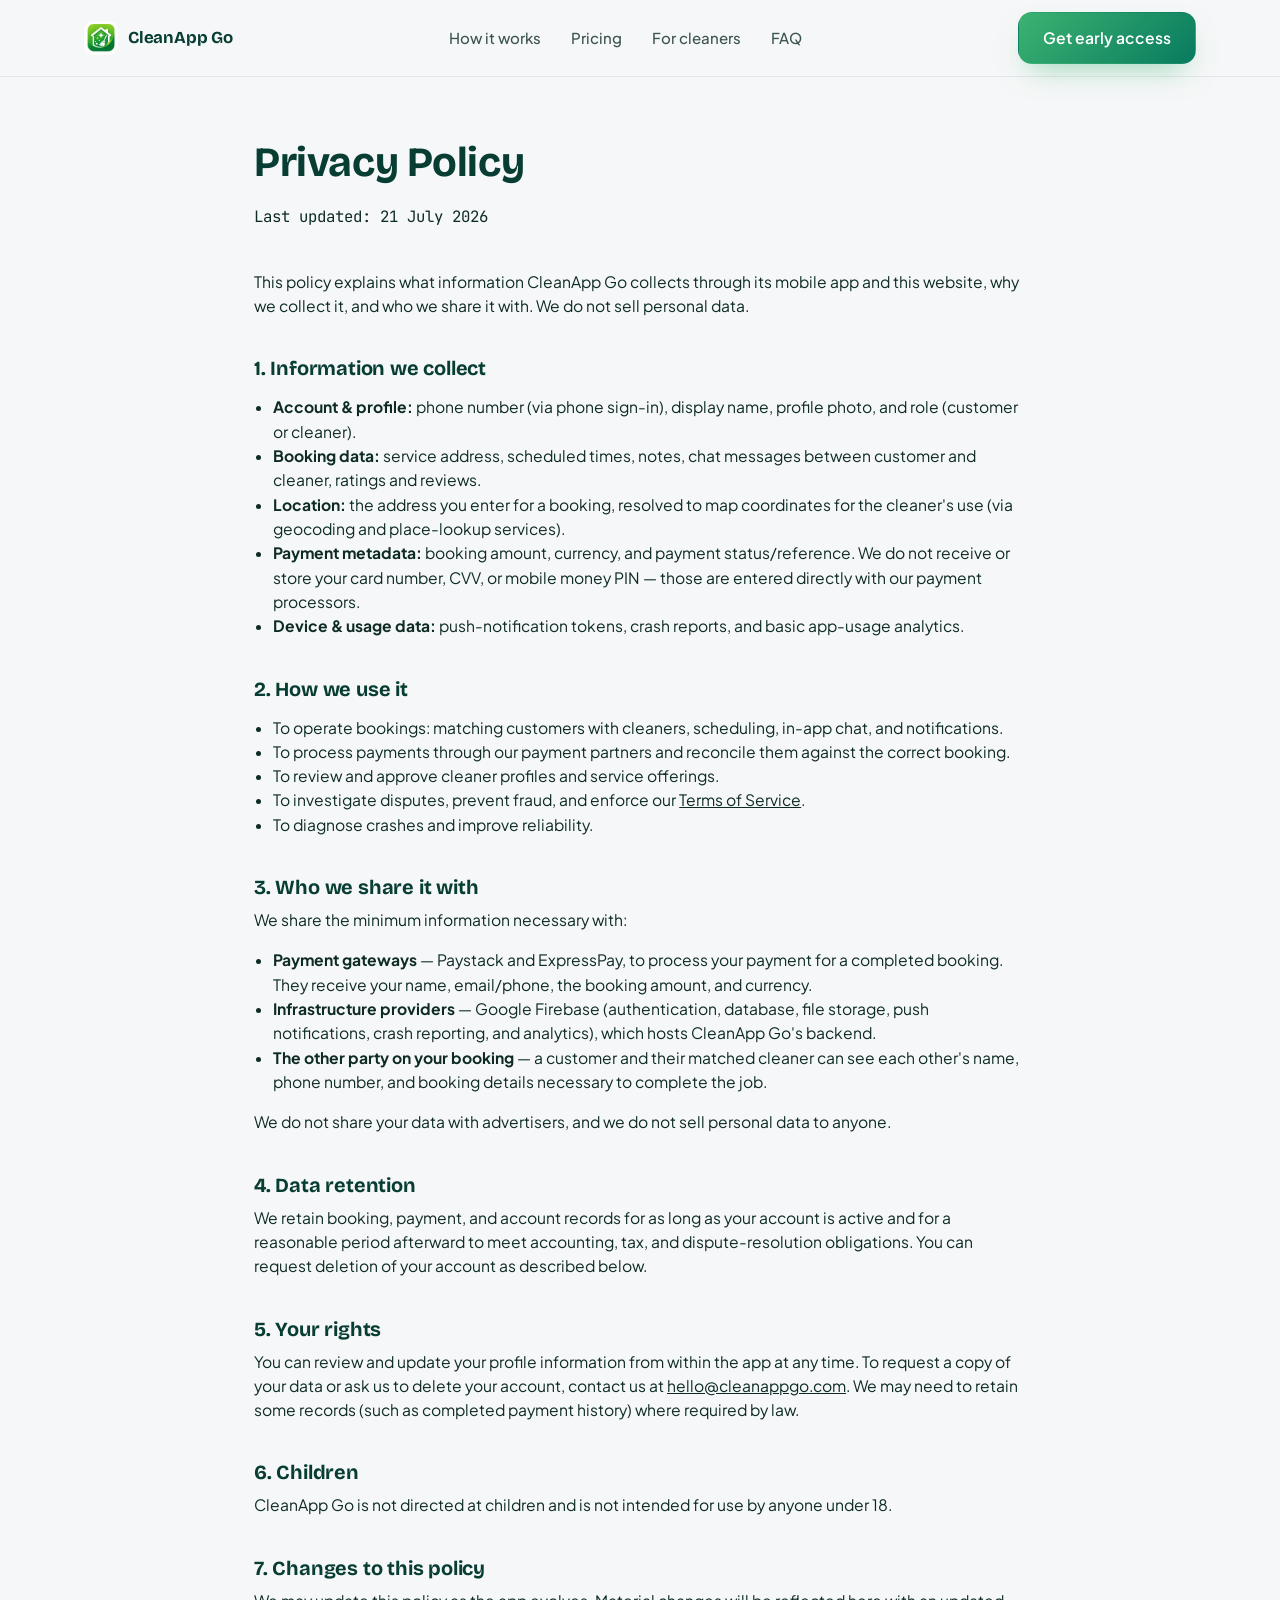
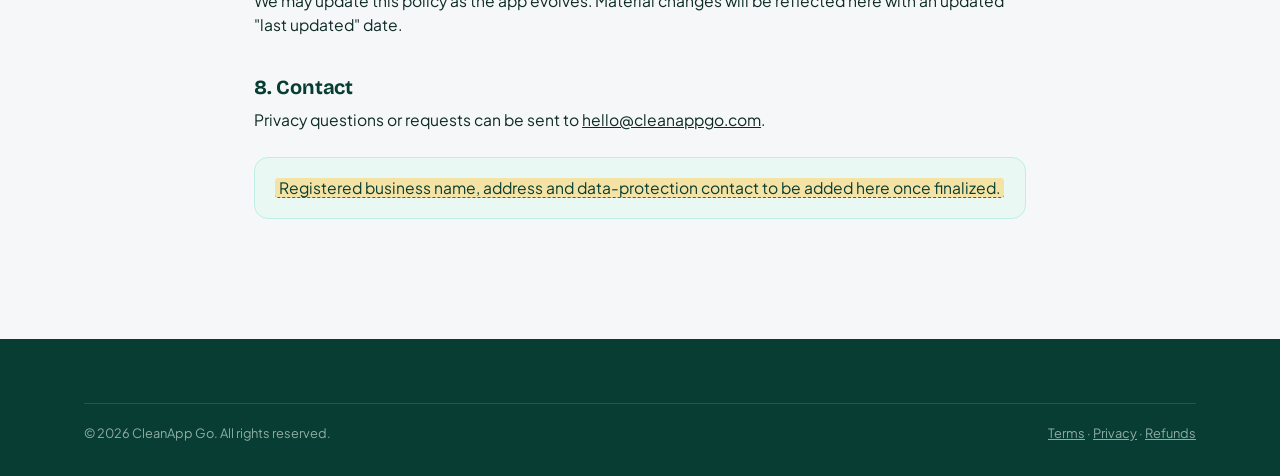
==== privacy.html @ 1f4bb3fb "first commit" ====
<!doctype html>
<html lang="en">
<head>
<meta charset="utf-8" />
<meta name="viewport" content="width=device-width, initial-scale=1" />
<title>Privacy Policy — CleanApp Go</title>
<meta name="description" content="How CleanApp Go collects, uses, and protects your data across the app and website." />
<link rel="icon" type="image/x-icon" href="/icons/favicon.ico" />
<link rel="icon" type="image/png" sizes="32x32" href="/icons/favicon-32x32.png" />
<link rel="apple-touch-icon" sizes="180x180" href="/icons/apple-touch-icon.png" />
<meta name="theme-color" content="#073D32" />
<link rel="preconnect" href="https://fonts.googleapis.com" />
<link rel="preconnect" href="https://fonts.gstatic.com" crossorigin />
<link href="https://fonts.googleapis.com/css2?family=Bricolage+Grotesque:opsz,wght@12..96,400..800&family=Plus+Jakarta+Sans:wght@400;500;600;700;800&family=JetBrains+Mono:wght@500;600&display=swap" rel="stylesheet" />
<link rel="stylesheet" href="/css/style.css" />
</head>
<body>

<header class="site-nav">
  <div class="wrap">
    <a class="brand" href="/">
      <img src="/icons/android-chrome-192x192.png" alt="" width="34" height="34" />
      <span class="brand-word">CleanApp Go</span>
    </a>
    <nav aria-label="Primary">
      <ul class="nav-links">
        <li><a href="/#how-it-works">How it works</a></li>
        <li><a href="/#pricing">Pricing</a></li>
        <li><a href="/#for-cleaners">For cleaners</a></li>
        <li><a href="/#faq">FAQ</a></li>
      </ul>
    </nav>
    <div class="nav-actions">
      <a class="btn btn-primary" href="/#contact">Get early access</a>
      <button class="nav-toggle" aria-label="Toggle menu" aria-expanded="false"><span></span></button>
    </div>
  </div>
</header>

<main class="legal-page">
  <div class="wrap">
    <h1>Privacy Policy</h1>
    <p class="legal-updated">Last updated: 21 July 2026</p>

    <p>
      This policy explains what information CleanApp Go collects through its mobile app and this
      website, why we collect it, and who we share it with. We do not sell personal data.
    </p>

    <h2>1. Information we collect</h2>
    <ul>
      <li><strong>Account &amp; profile:</strong> phone number (via phone sign-in), display name, profile photo, and role (customer or cleaner).</li>
      <li><strong>Booking data:</strong> service address, scheduled times, notes, chat messages between customer and cleaner, ratings and reviews.</li>
      <li><strong>Location:</strong> the address you enter for a booking, resolved to map coordinates for the cleaner's use (via geocoding and place-lookup services).</li>
      <li><strong>Payment metadata:</strong> booking amount, currency, and payment status/reference. We do not receive or store your card number, CVV, or mobile money PIN — those are entered directly with our payment processors.</li>
      <li><strong>Device &amp; usage data:</strong> push-notification tokens, crash reports, and basic app-usage analytics.</li>
    </ul>

    <h2>2. How we use it</h2>
    <ul>
      <li>To operate bookings: matching customers with cleaners, scheduling, in-app chat, and notifications.</li>
      <li>To process payments through our payment partners and reconcile them against the correct booking.</li>
      <li>To review and approve cleaner profiles and service offerings.</li>
      <li>To investigate disputes, prevent fraud, and enforce our <a href="/terms.html">Terms of Service</a>.</li>
      <li>To diagnose crashes and improve reliability.</li>
    </ul>

    <h2>3. Who we share it with</h2>
    <p>We share the minimum information necessary with:</p>
    <ul>
      <li><strong>Payment gateways</strong> — Paystack and ExpressPay, to process your payment for a completed booking. They receive your name, email/phone, the booking amount, and currency.</li>
      <li><strong>Infrastructure providers</strong> — Google Firebase (authentication, database, file storage, push notifications, crash reporting, and analytics), which hosts CleanApp Go's backend.</li>
      <li><strong>The other party on your booking</strong> — a customer and their matched cleaner can see each other's name, phone number, and booking details necessary to complete the job.</li>
    </ul>
    <p>We do not share your data with advertisers, and we do not sell personal data to anyone.</p>

    <h2>4. Data retention</h2>
    <p>
      We retain booking, payment, and account records for as long as your account is active and
      for a reasonable period afterward to meet accounting, tax, and dispute-resolution
      obligations. You can request deletion of your account as described below.
    </p>

    <h2>5. Your rights</h2>
    <p>
      You can review and update your profile information from within the app at any time. To
      request a copy of your data or ask us to delete your account, contact us at
      <a href="mailto:hello@cleanappgo.com">hello@cleanappgo.com</a>. We may need to retain some
      records (such as completed payment history) where required by law.
    </p>

    <h2>6. Children</h2>
    <p>CleanApp Go is not directed at children and is not intended for use by anyone under 18.</p>

    <h2>7. Changes to this policy</h2>
    <p>
      We may update this policy as the app evolves. Material changes will be reflected here with
      an updated "last updated" date.
    </p>

    <h2>8. Contact</h2>
    <p>
      Privacy questions or requests can be sent to
      <a href="mailto:hello@cleanappgo.com">hello@cleanappgo.com</a>.
    </p>
    <p class="callout">
      <span class="placeholder">Registered business name, address and data-protection contact to
      be added here once finalized.</span>
    </p>
  </div>
</main>

<footer class="site-footer">
  <div class="wrap">
    <div class="footer-bottom" style="border-top:1px solid rgba(255,255,255,.12);padding-top:20px">
      <span>© <span id="year">2026</span> CleanApp Go. All rights reserved.</span>
      <span><a href="/terms.html" style="color:inherit">Terms</a> · <a href="/privacy.html" style="color:inherit">Privacy</a> · <a href="/refund-policy.html" style="color:inherit">Refunds</a></span>
    </div>
  </div>
</footer>

<script src="/js/main.js"></script>
</body>
</html>
---- css/style.css ----
/* ==========================================================================
   CleanApp Go — marketing site
   Tokens derived from the shipped app (lib/core/theme/app_theme.dart,
   lib/core/widgets/cleanapp_go_logo.dart, lib/app/router.dart splash bg).
   ========================================================================== */

:root {
  --forest-950: #073d32;
  --forest-900: #0d2b24;
  --brand-500: #3cb371;
  --brand-600: #219a63;
  --teal-700: #087a5f;
  --sage-500: #54736a;
  --mist-50: #f6f7f8;
  --white: #ffffff;
  --mint-100: #eaf8f3;
  --mint-200: #beefe2;
  --gold-400: #ffd166;
  --line: #e5e7eb;

  --font-display: "Bricolage Grotesque", "Segoe UI", system-ui, sans-serif;
  --font-body: "Plus Jakarta Sans", "Segoe UI", system-ui, sans-serif;
  --font-mono: "JetBrains Mono", ui-monospace, "Cascadia Code", monospace;

  --radius-lg: 20px;
  --radius-md: 14px;
  --radius-sm: 10px;

  --shadow-card: 0 1px 2px rgba(7, 61, 50, 0.06), 0 12px 32px -16px rgba(7, 61, 50, 0.22);
  --shadow-lift: 0 24px 60px -24px rgba(7, 61, 50, 0.35);

  --container: 1160px;
}

* {
  box-sizing: border-box;
}

html {
  scroll-behavior: smooth;
}

@media (prefers-reduced-motion: reduce) {
  html {
    scroll-behavior: auto;
  }
  * {
    animation-duration: 0.001ms !important;
    animation-iteration-count: 1 !important;
    transition-duration: 0.001ms !important;
    scroll-behavior: auto !important;
  }
}

body {
  margin: 0;
  font-family: var(--font-body);
  color: var(--forest-900);
  background: var(--mist-50);
  line-height: 1.55;
  -webkit-font-smoothing: antialiased;
  overflow-x: hidden;
}

img {
  max-width: 100%;
  display: block;
}

a {
  color: inherit;
}

:focus-visible {
  outline: 3px solid var(--gold-400);
  outline-offset: 2px;
  border-radius: 4px;
}

h1, h2, h3 {
  font-family: var(--font-display);
  font-weight: 700;
  line-height: 1.05;
  letter-spacing: -0.01em;
  margin: 0 0 0.5em;
}

p {
  margin: 0 0 1em;
}

.wrap {
  width: 100%;
  max-width: var(--container);
  margin: 0 auto;
  padding: 0 24px;
}

.muted {
  color: var(--sage-500);
}

.eyebrow {
  display: inline-flex;
  align-items: center;
  gap: 8px;
  font-family: var(--font-mono);
  font-size: 0.78rem;
  letter-spacing: 0.06em;
  text-transform: uppercase;
  color: var(--teal-700);
  margin-bottom: 14px;
}

.eyebrow::before {
  content: "";
  width: 18px;
  height: 2px;
  background: var(--gold-400);
  display: inline-block;
}

/* ---------- buttons ---------- */

.btn {
  display: inline-flex;
  align-items: center;
  justify-content: center;
  gap: 8px;
  padding: 13px 24px;
  border-radius: var(--radius-md);
  font-family: var(--font-body);
  font-weight: 600;
  font-size: 0.98rem;
  text-decoration: none;
  border: 1px solid transparent;
  cursor: pointer;
  transition: transform 0.15s ease, box-shadow 0.15s ease, background 0.15s ease;
}

.btn:hover {
  transform: translateY(-1px);
}

.btn-primary {
  background: linear-gradient(135deg, var(--brand-500), var(--teal-700));
  color: var(--white);
  box-shadow: 0 14px 30px -12px rgba(60, 179, 113, 0.55);
}

.btn-primary:hover {
  box-shadow: 0 18px 36px -12px rgba(60, 179, 113, 0.65);
}

.btn-ghost {
  background: transparent;
  border-color: var(--line);
  color: var(--forest-900);
}

.btn-ghost:hover {
  border-color: var(--brand-500);
  color: var(--teal-700);
}

.btn-light {
  background: var(--white);
  color: var(--forest-950);
}

.btn-light:hover {
  box-shadow: var(--shadow-card);
}

/* ---------- nav ---------- */

.site-nav {
  position: sticky;
  top: 0;
  z-index: 40;
  background: rgba(246, 247, 248, 0.85);
  backdrop-filter: blur(10px);
  border-bottom: 1px solid var(--line);
}

.site-nav .wrap {
  display: flex;
  align-items: center;
  justify-content: space-between;
  height: 76px;
}

.brand {
  display: flex;
  align-items: center;
  gap: 10px;
  text-decoration: none;
  color: var(--forest-950);
}

.brand img {
  width: 34px;
  height: 34px;
  border-radius: 9px;
}

.brand-word {
  font-family: var(--font-display);
  font-weight: 700;
  font-size: 1.05rem;
  letter-spacing: -0.01em;
}

.nav-links {
  display: flex;
  align-items: center;
  gap: 30px;
  list-style: none;
  margin: 0;
  padding: 0;
  font-size: 0.94rem;
  font-weight: 500;
}

.nav-links a {
  text-decoration: none;
  color: var(--forest-900);
  opacity: 0.8;
}

.nav-links a:hover {
  opacity: 1;
  color: var(--teal-700);
}

.nav-actions {
  display: flex;
  align-items: center;
  gap: 12px;
}

.nav-toggle {
  display: none;
  background: none;
  border: 1px solid var(--line);
  border-radius: var(--radius-sm);
  width: 42px;
  height: 42px;
  align-items: center;
  justify-content: center;
  cursor: pointer;
}

.nav-toggle span,
.nav-toggle span::before,
.nav-toggle span::after {
  content: "";
  display: block;
  width: 18px;
  height: 2px;
  background: var(--forest-900);
  position: relative;
  transition: transform 0.2s ease;
}

.nav-toggle span::before {
  position: absolute;
  top: -6px;
}

.nav-toggle span::after {
  position: absolute;
  top: 6px;
}

/* ---------- hero ---------- */

.hero {
  padding: 76px 0 64px;
  overflow: hidden;
}

.hero .wrap {
  display: grid;
  grid-template-columns: 1.05fr 0.95fr;
  gap: 56px;
  align-items: center;
}

.hero h1 {
  font-size: clamp(2rem, 4.4vw, 3.6rem);
  color: var(--forest-950);
}

.hero h1 .line {
  display: block;
}

.hero h1 mark {
  background: none;
  color: inherit;
  position: relative;
  padding: 0 2px;
}

.hero h1 mark::after {
  content: "";
  position: absolute;
  left: -2px;
  right: -2px;
  bottom: 4px;
  height: 0.32em;
  background: var(--gold-400);
  z-index: -1;
  border-radius: 3px;
}

.hero-sub {
  font-size: 1.12rem;
  color: var(--sage-500);
  max-width: 46ch;
  margin-bottom: 30px;
}

.hero-ctas {
  display: flex;
  gap: 14px;
  flex-wrap: wrap;
  margin-bottom: 34px;
}

.hero-meta {
  display: flex;
  gap: 22px;
  flex-wrap: wrap;
  font-size: 0.88rem;
  color: var(--sage-500);
}

.hero-meta strong {
  color: var(--forest-900);
  font-family: var(--font-mono);
  font-weight: 600;
}

/* ---------- the receipt (signature element) ---------- */

.receipt-stage {
  position: relative;
  width: min(408px, 100%);
  margin: 0 auto;
  padding: 24px;
  overflow: hidden;
  border-radius: 10px;
}

.receipt {
  position: relative;
  z-index: 1;
  width: min(360px, 100%);
  background: var(--white);
  border-radius: 6px;
  padding: 28px 26px 34px;
  box-shadow: var(--shadow-lift);
  transform: rotate(2.5deg);
  font-family: var(--font-mono);
  clip-path: polygon(
    0% 0%, 100% 0%, 100% 96%,
    96% 100%, 92% 96%, 88% 100%, 84% 96%, 80% 100%, 76% 96%, 72% 100%,
    68% 96%, 64% 100%, 60% 96%, 56% 100%, 52% 96%, 48% 100%, 44% 96%,
    40% 100%, 36% 96%, 32% 100%, 28% 96%, 24% 100%, 20% 96%, 16% 100%,
    12% 96%, 8% 100%, 4% 96%, 0% 100%
  );
}

.receipt::before {
  content: "";
  position: absolute;
  inset: 10px;
  border: 1px dashed var(--mint-200);
  pointer-events: none;
}

.receipt-head {
  text-align: center;
  border-bottom: 1px dashed var(--line);
  padding-bottom: 14px;
  margin-bottom: 14px;
}

.receipt-head .r-brand {
  font-family: var(--font-display);
  font-weight: 700;
  font-size: 1rem;
  color: var(--forest-950);
  letter-spacing: 0.02em;
}

.receipt-head .r-id {
  font-size: 0.72rem;
  color: var(--sage-500);
  margin-top: 4px;
}

.receipt-row {
  display: flex;
  justify-content: space-between;
  gap: 12px;
  font-size: 0.86rem;
  padding: 5px 0;
  color: var(--forest-900);
}

.receipt-row.muted {
  color: var(--sage-500);
}

.receipt-divider {
  border: none;
  border-top: 1px dashed var(--line);
  margin: 12px 0;
}

.receipt-total {
  display: flex;
  justify-content: space-between;
  font-size: 1.05rem;
  font-weight: 700;
  color: var(--forest-950);
  padding-top: 4px;
}

.receipt-stamp {
  margin-top: 18px;
  display: inline-flex;
  align-items: center;
  gap: 6px;
  padding: 6px 12px;
  border-radius: 999px;
  background: var(--mint-100);
  color: var(--teal-700);
  font-size: 0.72rem;
  font-weight: 600;
  border: 1px solid var(--mint-200);
}

.receipt-stamp .dot {
  width: 6px;
  height: 6px;
  border-radius: 50%;
  background: var(--brand-500);
}

.receipt-wipe {
  position: absolute;
  top: -8%;
  bottom: -8%;
  left: -25%;
  width: 75%;
  z-index: 2;
  background: linear-gradient(135deg, var(--brand-500), var(--teal-700));
  clip-path: polygon(0 0, 82% 0, 100% 100%, 18% 100%);
  transform: translateX(0%);
  transition: transform 0.9s cubic-bezier(0.65, 0, 0.35, 1);
  pointer-events: none;
}

.receipt-stage.is-revealed .receipt-wipe {
  transform: translateX(230%);
}

@media (prefers-reduced-motion: reduce) {
  .receipt-wipe {
    display: none;
  }
}

/* ---------- trust strip ---------- */

.trust-strip {
  border-top: 1px solid var(--line);
  border-bottom: 1px solid var(--line);
  background: var(--white);
}

.trust-strip .wrap {
  display: flex;
  flex-wrap: wrap;
  gap: 10px 28px;
  padding: 18px 24px;
  justify-content: center;
  font-size: 0.86rem;
  color: var(--sage-500);
  font-family: var(--font-mono);
}

.trust-strip strong {
  color: var(--forest-950);
  font-weight: 600;
}

/* ---------- generic section scaffolding ---------- */

section {
  padding: 88px 0;
}

.section-head {
  max-width: 62ch;
  margin-bottom: 48px;
}

.section-head.center {
  margin-left: auto;
  margin-right: auto;
  text-align: center;
}

.section-head h2 {
  font-size: clamp(1.9rem, 3vw, 2.5rem);
  color: var(--forest-950);
}

/* ---------- how it works: real status pipeline ---------- */

.pipeline {
  display: grid;
  grid-template-columns: repeat(5, 1fr);
  gap: 0;
  position: relative;
}

.pipeline::before {
  content: "";
  position: absolute;
  top: 22px;
  left: 6%;
  right: 6%;
  height: 2px;
  background: repeating-linear-gradient(to right, var(--mint-200) 0 8px, transparent 8px 14px);
}

.pipe-step {
  position: relative;
  padding: 0 14px;
  text-align: left;
}

.pipe-chip {
  display: inline-flex;
  align-items: center;
  gap: 8px;
  background: var(--white);
  border: 1px solid var(--line);
  border-radius: 999px;
  padding: 8px 14px;
  font-family: var(--font-mono);
  font-size: 0.76rem;
  font-weight: 600;
  color: var(--teal-700);
  margin-bottom: 14px;
  position: relative;
  z-index: 1;
}

.pipe-chip .dot {
  width: 7px;
  height: 7px;
  border-radius: 50%;
  background: var(--brand-500);
}

.pipe-step h3 {
  font-size: 1rem;
  font-family: var(--font-body);
  font-weight: 700;
  margin-bottom: 6px;
}

.pipe-step p {
  font-size: 0.88rem;
  color: var(--sage-500);
  margin-bottom: 0;
}

/* ---------- pricing / services (receipt line items) ---------- */

.services-card {
  background: var(--white);
  border: 1px solid var(--line);
  border-radius: var(--radius-lg);
  padding: 8px;
  box-shadow: var(--shadow-card);
}

.service-line {
  display: flex;
  justify-content: space-between;
  align-items: baseline;
  gap: 16px;
  padding: 20px 22px;
  border-bottom: 1px dashed var(--line);
}

.service-line:last-child {
  border-bottom: none;
}

.service-line .name {
  font-weight: 700;
  font-size: 1.02rem;
  color: var(--forest-950);
  margin-bottom: 4px;
}

.service-line .desc {
  font-size: 0.88rem;
  color: var(--sage-500);
}

.service-line .price {
  font-family: var(--font-mono);
  font-weight: 600;
  color: var(--teal-700);
  white-space: nowrap;
  font-size: 1rem;
}

.price-note {
  margin-top: 18px;
  font-size: 0.86rem;
  color: var(--sage-500);
}

/* ---------- for cleaners (dark band) ---------- */

.band-dark {
  background: var(--forest-950);
  color: var(--mint-100);
}

.band-dark .section-head h2 {
  color: var(--white);
}

.band-dark .section-head p {
  color: var(--mint-200);
}

.cleaner-grid {
  display: grid;
  grid-template-columns: 1.1fr 0.9fr;
  gap: 48px;
  align-items: center;
}

.cleaner-points {
  display: grid;
  gap: 18px;
}

.cleaner-point {
  display: flex;
  gap: 14px;
  padding: 18px;
  background: rgba(255, 255, 255, 0.04);
  border: 1px solid rgba(255, 255, 255, 0.1);
  border-radius: var(--radius-md);
}

.cleaner-point .fig {
  font-family: var(--font-mono);
  font-weight: 700;
  color: var(--gold-400);
  font-size: 1.1rem;
  min-width: 3ch;
}

.cleaner-point h3 {
  font-family: var(--font-body);
  font-size: 1rem;
  margin-bottom: 4px;
  color: var(--white);
}

.cleaner-point p {
  margin: 0;
  font-size: 0.88rem;
  color: var(--mint-200);
}

/* ---------- payments & trust ---------- */

.provider-row {
  display: flex;
  flex-wrap: wrap;
  gap: 14px;
  margin: 28px 0 8px;
}

.provider-badge {
  display: inline-flex;
  align-items: center;
  gap: 8px;
  padding: 12px 18px;
  border-radius: var(--radius-md);
  background: var(--white);
  border: 1px solid var(--line);
  font-weight: 700;
  font-family: var(--font-display);
  font-size: 0.95rem;
  color: var(--forest-950);
  box-shadow: var(--shadow-card);
}

.provider-badge .swatch {
  width: 10px;
  height: 10px;
  border-radius: 3px;
}

.trust-grid {
  display: grid;
  grid-template-columns: repeat(3, 1fr);
  gap: 20px;
  margin-top: 36px;
}

.trust-card {
  background: var(--white);
  border: 1px solid var(--line);
  border-radius: var(--radius-md);
  padding: 22px;
}

.trust-card h3 {
  font-family: var(--font-body);
  font-size: 1rem;
  margin-bottom: 8px;
}

.trust-card p {
  font-size: 0.88rem;
  color: var(--sage-500);
  margin-bottom: 0;
}

/* ---------- FAQ ---------- */

.faq-list {
  display: grid;
  gap: 12px;
  max-width: 780px;
}

.faq-item {
  background: var(--white);
  border: 1px solid var(--line);
  border-radius: var(--radius-md);
  padding: 4px 22px;
}

.faq-item summary {
  cursor: pointer;
  font-weight: 600;
  padding: 18px 0;
  list-style: none;
  display: flex;
  justify-content: space-between;
  align-items: center;
  gap: 12px;
}

.faq-item summary::-webkit-details-marker {
  display: none;
}

.faq-item summary::after {
  content: "+";
  font-family: var(--font-mono);
  font-size: 1.2rem;
  color: var(--teal-700);
  transition: transform 0.2s ease;
}

.faq-item[open] summary::after {
  transform: rotate(45deg);
}

.faq-item p {
  color: var(--sage-500);
  font-size: 0.92rem;
  padding-bottom: 18px;
  margin: 0;
}

/* ---------- final CTA ---------- */

.cta-band {
  background: linear-gradient(135deg, var(--brand-500), var(--teal-700));
  border-radius: var(--radius-lg);
  padding: 56px;
  color: var(--white);
  text-align: center;
}

.cta-band h2 {
  color: var(--white);
  margin-bottom: 12px;
}

.cta-band p {
  color: var(--mint-100);
  max-width: 52ch;
  margin: 0 auto 28px;
}

.cta-actions {
  display: flex;
  justify-content: center;
  gap: 14px;
  flex-wrap: wrap;
}

/* ---------- footer ---------- */

.site-footer {
  background: var(--forest-950);
  color: var(--mint-200);
  padding: 64px 0 32px;
}

.footer-grid {
  display: grid;
  grid-template-columns: 1.3fr 1fr 1fr 1fr;
  gap: 32px;
  padding-bottom: 40px;
  border-bottom: 1px solid rgba(255, 255, 255, 0.12);
}

.footer-brand .brand-word {
  color: var(--white);
}

.footer-brand p {
  font-size: 0.9rem;
  max-width: 32ch;
  margin-top: 14px;
}

.footer-col h4 {
  font-family: var(--font-body);
  font-size: 0.82rem;
  text-transform: uppercase;
  letter-spacing: 0.06em;
  color: var(--gold-400);
  margin-bottom: 14px;
}

.footer-col ul {
  list-style: none;
  margin: 0;
  padding: 0;
  display: grid;
  gap: 10px;
  font-size: 0.9rem;
}

.footer-col a {
  text-decoration: none;
  color: var(--mint-200);
}

.footer-col a:hover {
  color: var(--white);
}

.footer-bottom {
  display: flex;
  justify-content: space-between;
  flex-wrap: wrap;
  gap: 12px;
  padding-top: 24px;
  font-size: 0.8rem;
  color: rgba(234, 248, 243, 0.6);
}

/* ---------- legal pages ---------- */

.legal-page {
  padding: 64px 0 96px;
}

.legal-page .wrap {
  max-width: 820px;
}

.legal-page h1 {
  font-size: clamp(2rem, 4vw, 2.6rem);
  color: var(--forest-950);
}

.legal-updated {
  font-family: var(--font-mono);
  font-size: 0.82rem;
  color: var(--sage-500);
  margin-bottom: 40px;
}

.legal-page h2 {
  font-size: 1.25rem;
  margin-top: 40px;
  color: var(--forest-950);
}

.legal-page p,
.legal-page li {
  color: var(--forest-900);
  font-size: 0.98rem;
}

.legal-page ul {
  padding-left: 1.2em;
}

.callout {
  background: var(--mint-100);
  border: 1px solid var(--mint-200);
  border-radius: var(--radius-md);
  padding: 18px 20px;
  font-size: 0.92rem;
  margin: 24px 0;
}

.placeholder {
  background: rgba(255, 209, 102, 0.55);
  border-bottom: 1px dashed var(--teal-700);
  padding: 0 4px;
  border-radius: 3px;
  color: var(--forest-950) !important;
}

/* ---------- responsive ---------- */

@media (max-width: 900px) {
  .hero .wrap {
    grid-template-columns: 1fr;
  }

  .receipt-stage {
    order: -1;
  }

  .cleaner-grid {
    grid-template-columns: 1fr;
  }

  .trust-grid {
    grid-template-columns: 1fr 1fr;
  }

  .footer-grid {
    grid-template-columns: 1fr 1fr;
  }

  .pipeline {
    grid-template-columns: 1fr;
    gap: 22px;
  }

  .pipeline::before {
    display: none;
  }
}

@media (max-width: 1040px) {
  .nav-actions .btn-ghost {
    display: none;
  }

  .nav-toggle {
    display: flex;
  }

  .nav-links {
    display: none;
    position: absolute;
    top: 100%;
    left: 0;
    right: 0;
    flex-direction: column;
    align-items: stretch;
    gap: 2px;
    background: var(--white);
    border-bottom: 1px solid var(--line);
    padding: 8px 24px 18px;
    box-shadow: var(--shadow-card);
  }

  .nav-links.is-open {
    display: flex;
  }

  .nav-links a {
    padding: 12px 0;
    border-bottom: 1px solid var(--line);
    opacity: 1;
  }

  .nav-links li:last-child a {
    border-bottom: none;
  }

  section {
    padding: 64px 0;
  }

  .trust-grid {
    grid-template-columns: 1fr;
  }

  .footer-grid {
    grid-template-columns: 1fr;
  }

  .cta-band {
    padding: 36px 24px;
  }
}
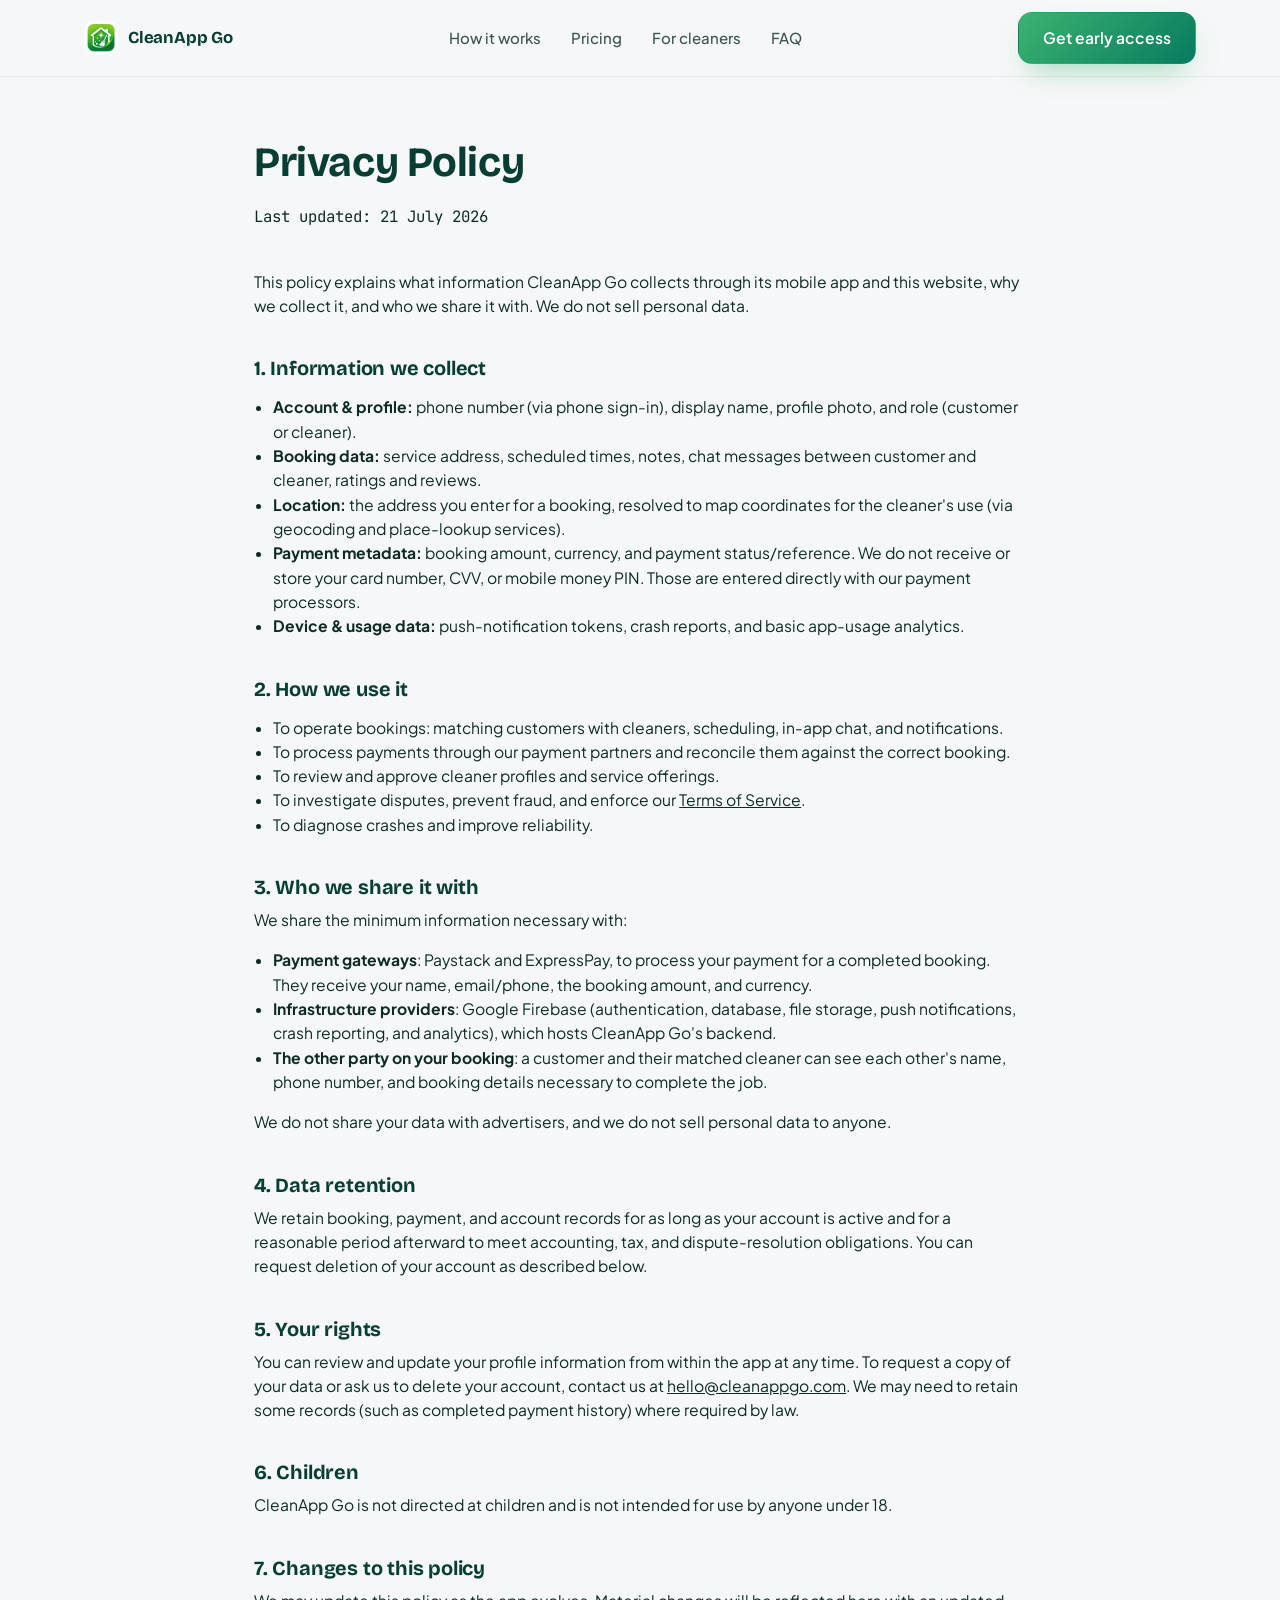
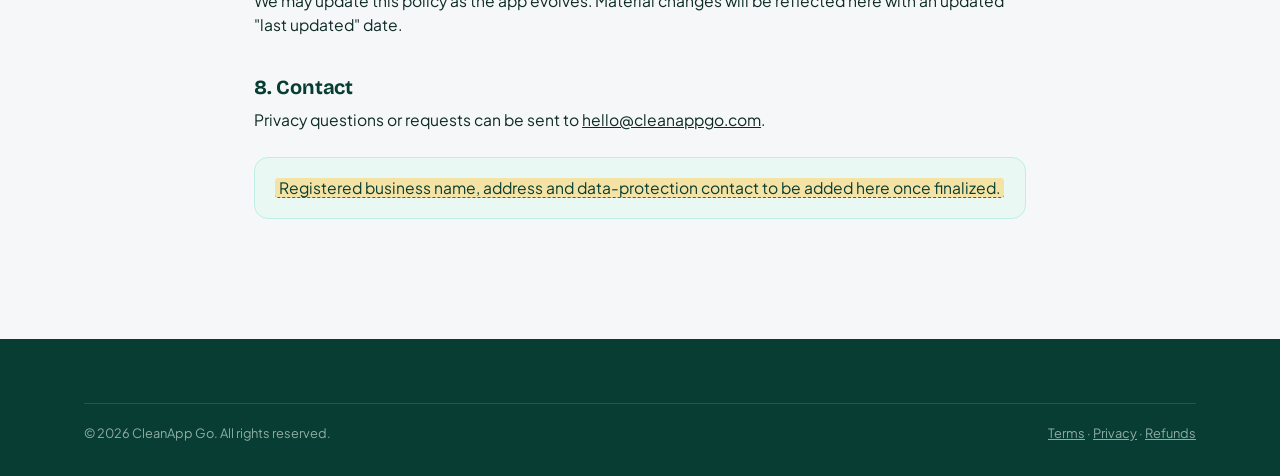
==== commit 79eb4dfe: "Fix mobile nav/receipt overflow, remove em-dashes, fix OG meta and add sitemap" ====
--- a/privacy.html
+++ b/privacy.html
@@ -3,7 +3,7 @@
 <head>
 <meta charset="utf-8" />
 <meta name="viewport" content="width=device-width, initial-scale=1" />
-<title>Privacy Policy — CleanApp Go</title>
+<title>CleanApp Go Privacy Policy</title>
 <meta name="description" content="How CleanApp Go collects, uses, and protects your data across the app and website." />
 <link rel="icon" type="image/x-icon" href="/icons/favicon.ico" />
 <link rel="icon" type="image/png" sizes="32x32" href="/icons/favicon-32x32.png" />
@@ -52,7 +52,7 @@
       <li><strong>Account &amp; profile:</strong> phone number (via phone sign-in), display name, profile photo, and role (customer or cleaner).</li>
       <li><strong>Booking data:</strong> service address, scheduled times, notes, chat messages between customer and cleaner, ratings and reviews.</li>
       <li><strong>Location:</strong> the address you enter for a booking, resolved to map coordinates for the cleaner's use (via geocoding and place-lookup services).</li>
-      <li><strong>Payment metadata:</strong> booking amount, currency, and payment status/reference. We do not receive or store your card number, CVV, or mobile money PIN — those are entered directly with our payment processors.</li>
+      <li><strong>Payment metadata:</strong> booking amount, currency, and payment status/reference. We do not receive or store your card number, CVV, or mobile money PIN. Those are entered directly with our payment processors.</li>
       <li><strong>Device &amp; usage data:</strong> push-notification tokens, crash reports, and basic app-usage analytics.</li>
     </ul>
 
@@ -68,9 +68,9 @@
     <h2>3. Who we share it with</h2>
     <p>We share the minimum information necessary with:</p>
     <ul>
-      <li><strong>Payment gateways</strong> — Paystack and ExpressPay, to process your payment for a completed booking. They receive your name, email/phone, the booking amount, and currency.</li>
-      <li><strong>Infrastructure providers</strong> — Google Firebase (authentication, database, file storage, push notifications, crash reporting, and analytics), which hosts CleanApp Go's backend.</li>
-      <li><strong>The other party on your booking</strong> — a customer and their matched cleaner can see each other's name, phone number, and booking details necessary to complete the job.</li>
+      <li><strong>Payment gateways</strong>: Paystack and ExpressPay, to process your payment for a completed booking. They receive your name, email/phone, the booking amount, and currency.</li>
+      <li><strong>Infrastructure providers</strong>: Google Firebase (authentication, database, file storage, push notifications, crash reporting, and analytics), which hosts CleanApp Go's backend.</li>
+      <li><strong>The other party on your booking</strong>: a customer and their matched cleaner can see each other's name, phone number, and booking details necessary to complete the job.</li>
     </ul>
     <p>We do not share your data with advertisers, and we do not sell personal data to anyone.</p>
 
--- a/css/style.css
+++ b/css/style.css
@@ -135,6 +135,7 @@
   text-decoration: none;
   border: 1px solid transparent;
   cursor: pointer;
+  white-space: nowrap;
   transition: transform 0.15s ease, box-shadow 0.15s ease, background 0.15s ease;
 }
 
@@ -209,6 +210,7 @@
   font-weight: 700;
   font-size: 1.05rem;
   letter-spacing: -0.01em;
+  white-space: nowrap;
 }
 
 .nav-links {
@@ -273,11 +275,102 @@
   top: 6px;
 }
 
+/* ---------- store banner ---------- */
+
+.store-banner {
+  background: var(--forest-950);
+  color: var(--mint-100);
+  border-bottom: 3px solid var(--gold-400);
+}
+
+.store-banner .wrap {
+  display: flex;
+  align-items: center;
+  justify-content: space-between;
+  gap: 32px;
+  padding: 28px 24px;
+  flex-wrap: wrap;
+}
+
+.store-banner-text {
+  max-width: 640px;
+}
+
+.store-banner-text h2 {
+  color: var(--white);
+  font-size: clamp(1.3rem, 2.4vw, 1.7rem);
+  margin-bottom: 6px;
+}
+
+.store-banner-text p {
+  color: var(--mint-200);
+  margin: 0;
+  font-size: 0.95rem;
+}
+
+.store-banner-actions {
+  display: flex;
+  align-items: center;
+  gap: 18px;
+  flex-wrap: wrap;
+}
+
+.store-badges {
+  display: flex;
+  gap: 12px;
+  flex-wrap: wrap;
+}
+
+.store-badge {
+  display: inline-flex;
+  align-items: center;
+  gap: 10px;
+  padding: 9px 16px;
+  border-radius: var(--radius-sm);
+  border: 1px solid rgba(255, 255, 255, 0.25);
+  color: var(--white);
+  font-weight: 700;
+  font-size: 1rem;
+  white-space: nowrap;
+  position: relative;
+  opacity: 0.85;
+}
+
+.store-badge::after {
+  content: "Soon";
+  position: absolute;
+  top: -9px;
+  right: -8px;
+  background: var(--gold-400);
+  color: var(--forest-950);
+  font-family: var(--font-mono);
+  font-size: 0.6rem;
+  font-weight: 700;
+  letter-spacing: 0.04em;
+  padding: 2px 6px;
+  border-radius: 999px;
+}
+
+.store-badge small {
+  display: block;
+  font-size: 0.58rem;
+  font-weight: 600;
+  letter-spacing: 0.06em;
+  color: var(--mint-200);
+  margin-bottom: 1px;
+}
+
 /* ---------- hero ---------- */
 
 .hero {
+  position: relative;
   padding: 76px 0 64px;
   overflow: hidden;
+  background:
+    radial-gradient(640px 420px at 88% -15%, rgba(60, 179, 113, 0.22), transparent 70%),
+    radial-gradient(520px 520px at -10% 95%, rgba(8, 122, 95, 0.14), transparent 70%),
+    radial-gradient(circle, rgba(60, 179, 113, 0.5) 1.4px, transparent 1.4px) 0 0 / 30px 30px,
+    var(--mist-50);
 }
 
 .hero .wrap {
@@ -1026,4 +1119,55 @@
   .cta-band {
     padding: 36px 24px;
   }
-}
+
+  .store-banner .wrap {
+    justify-content: center;
+    text-align: center;
+    padding: 24px 20px;
+  }
+
+  .store-banner-actions {
+    justify-content: center;
+  }
+}
+
+@media (max-width: 480px) {
+  .site-nav .wrap {
+    height: auto;
+    min-height: 76px;
+    padding-top: 10px;
+    padding-bottom: 10px;
+  }
+
+  .brand-word {
+    display: none;
+  }
+
+  .nav-actions {
+    gap: 8px;
+  }
+
+  .nav-actions .btn-primary {
+    padding: 11px 16px;
+    font-size: 0.88rem;
+  }
+}
+
+@media (max-width: 400px) {
+  .receipt-stage {
+    padding: 14px;
+  }
+
+  .receipt {
+    padding: 22px 18px 28px;
+  }
+
+  .receipt-row,
+  .receipt-total {
+    font-size: 0.74rem;
+  }
+
+  .receipt-total {
+    font-size: 0.92rem;
+  }
+}
